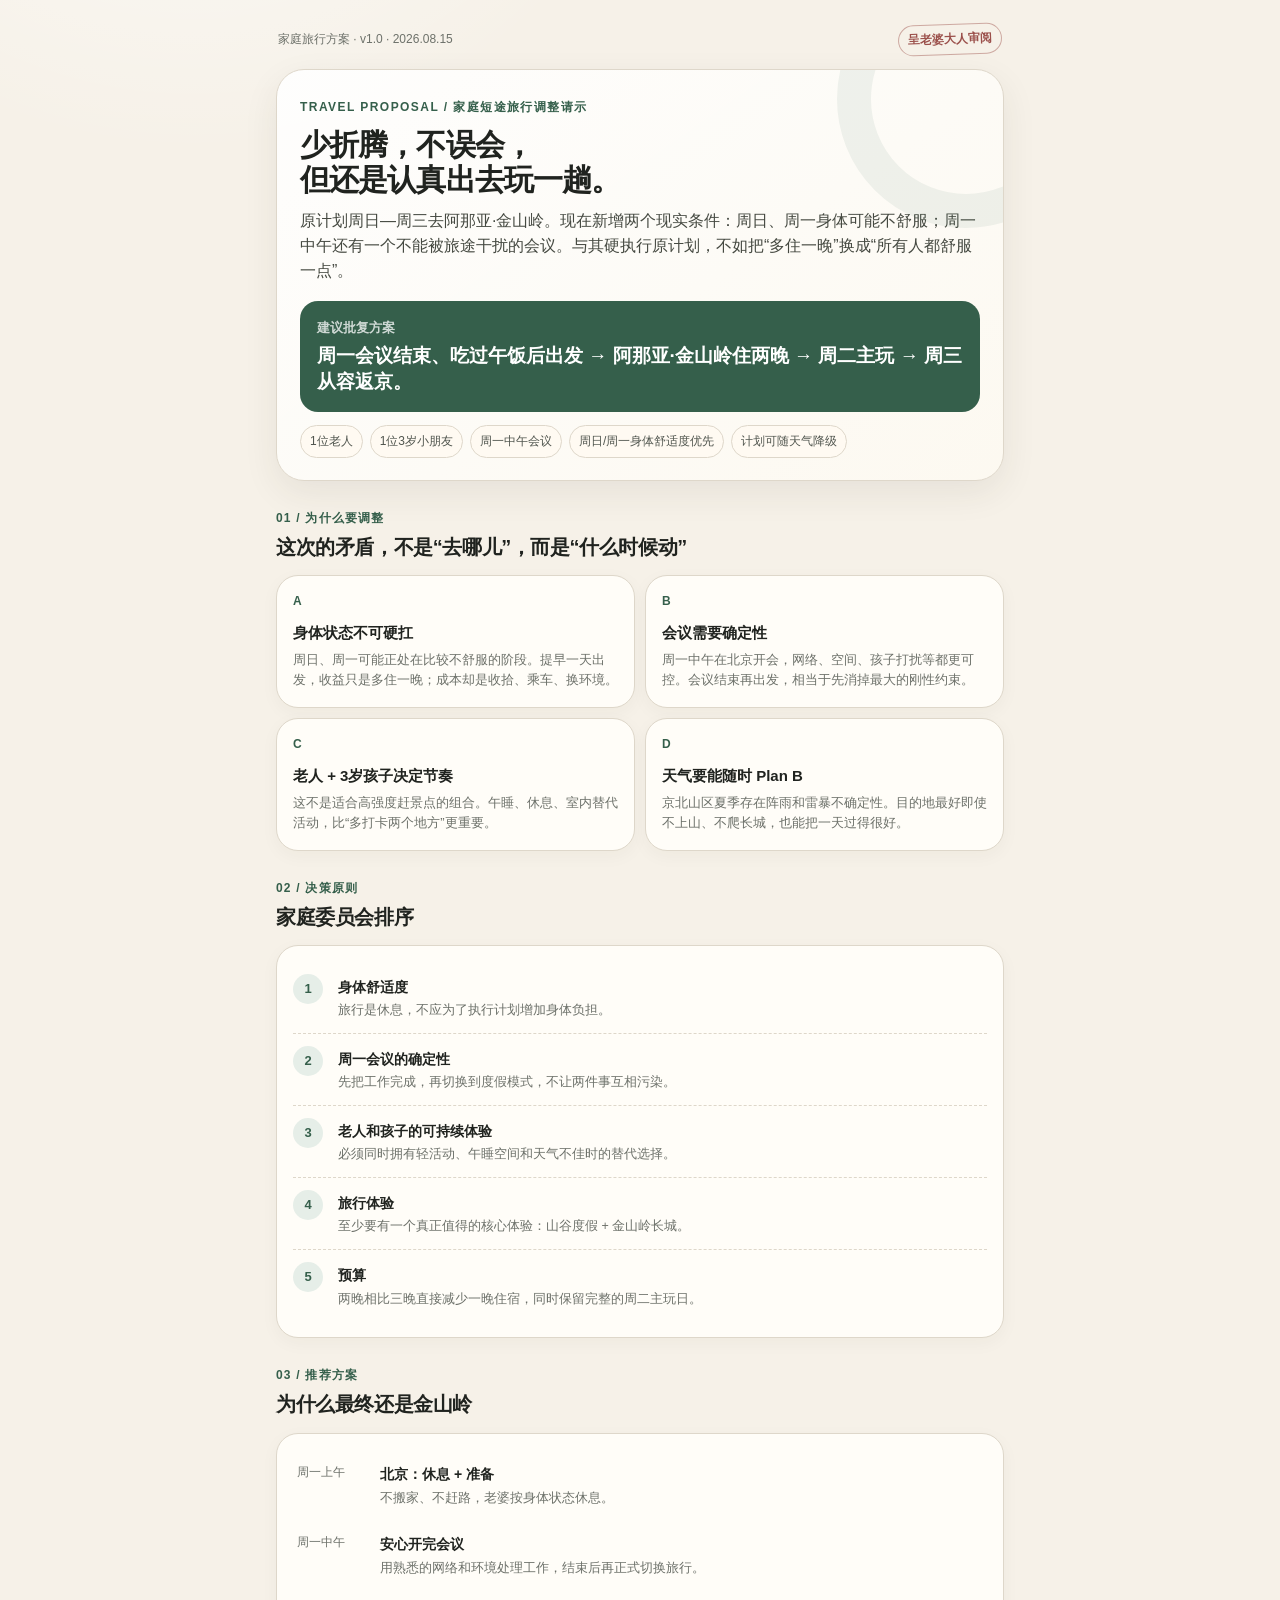
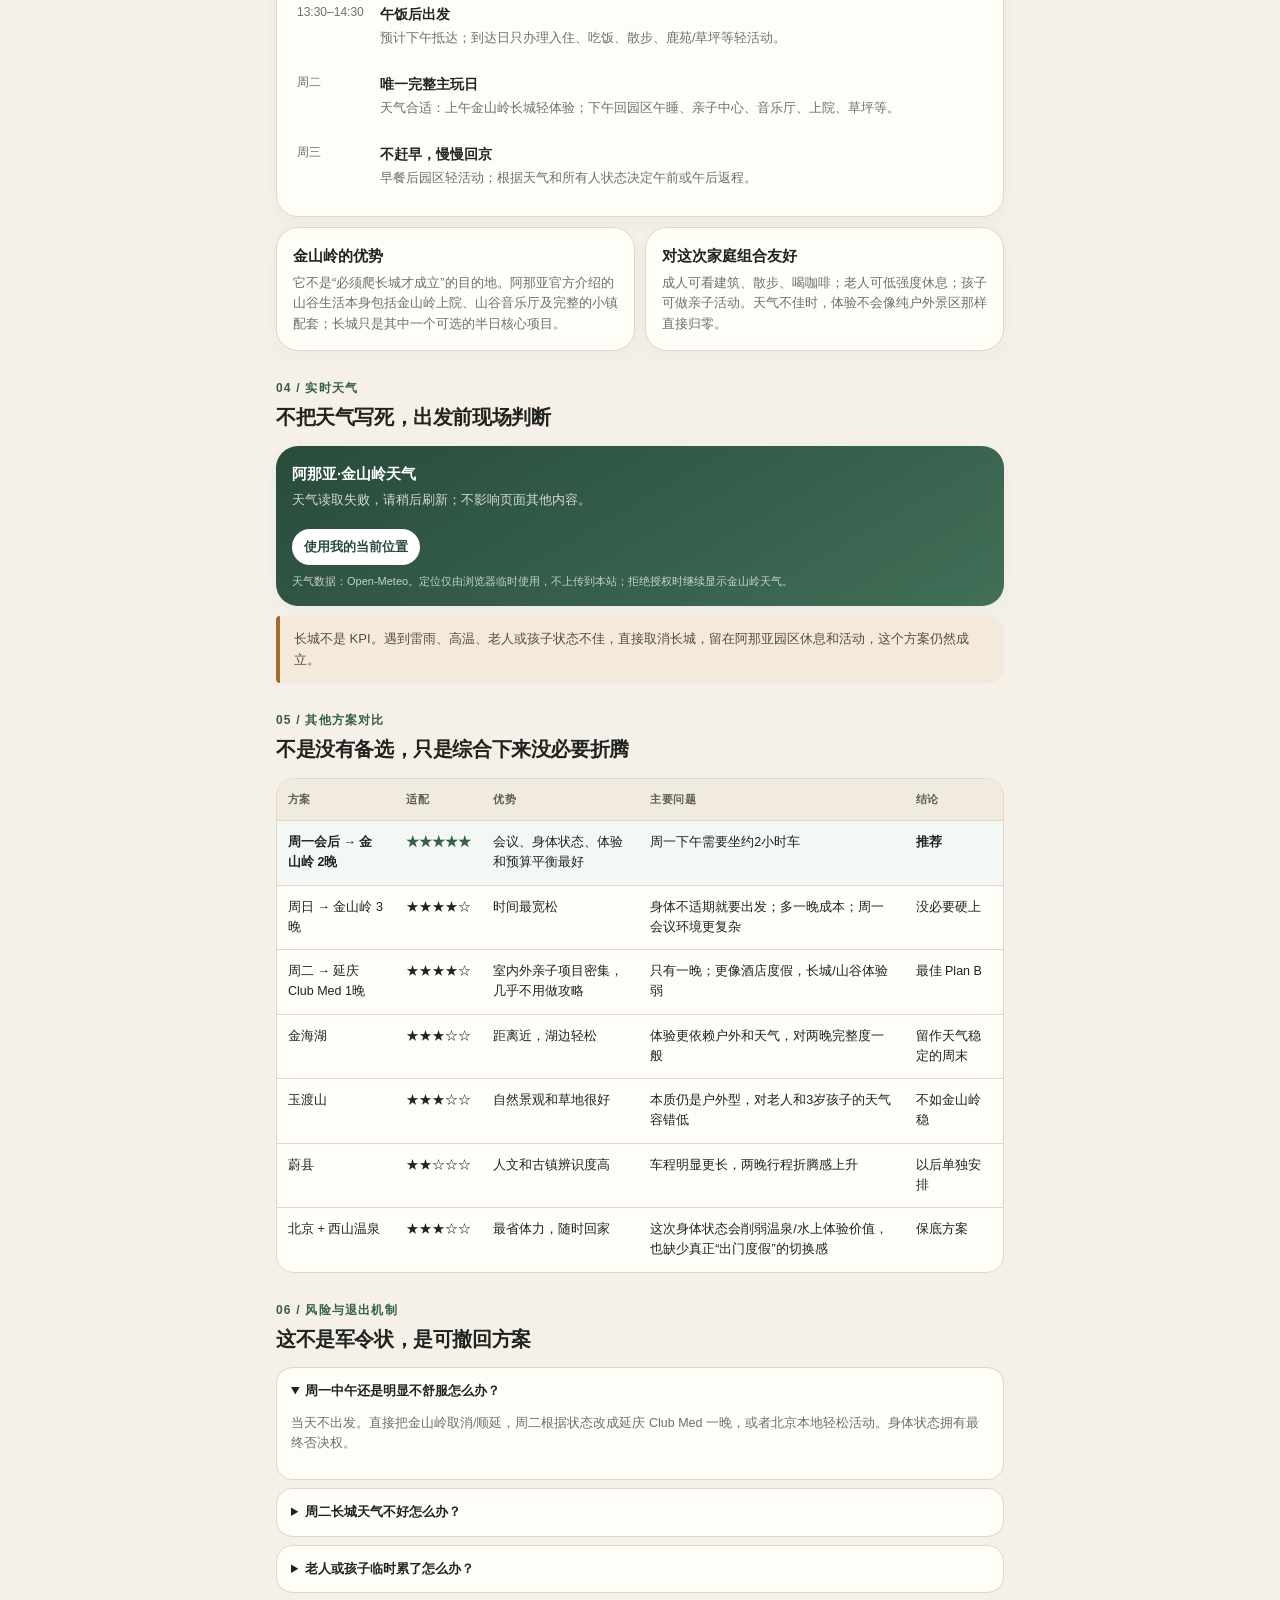
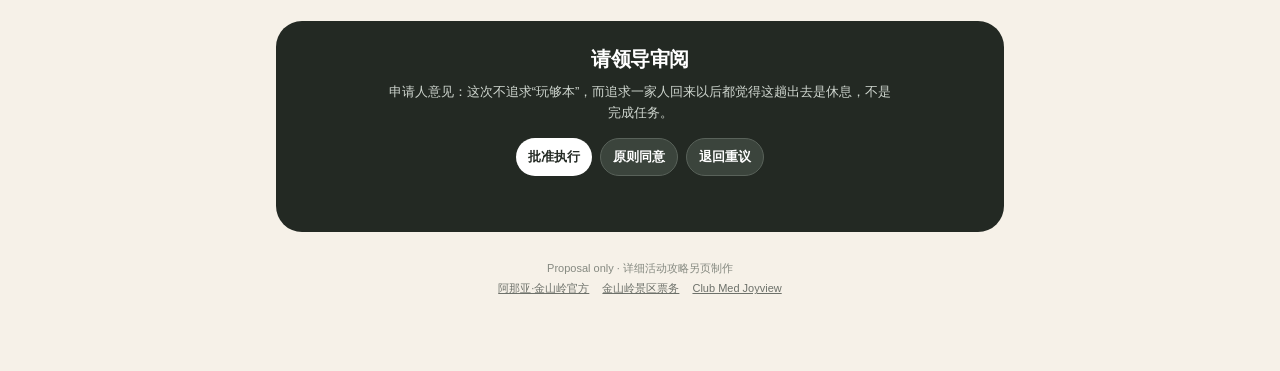
==== index.html @ cc52db01 "Add files via upload" ====
<!doctype html>
<html lang="zh-CN">
<head>
  <meta charset="utf-8" />
  <meta name="viewport" content="width=device-width, initial-scale=1, viewport-fit=cover" />
  <meta name="theme-color" content="#f6f1e8" />
  <meta name="description" content="金山岭家庭短途旅行调整方案——呈老婆大人审阅" />
  <title>金山岭家庭出行调整方案｜请领导审阅</title>
  <style>
    :root{
      --paper:#f6f1e8;
      --ink:#20231f;
      --muted:#6d716a;
      --line:#ded7ca;
      --card:#fffdf8;
      --green:#355f4b;
      --green-2:#e6eee8;
      --amber:#a66b2b;
      --amber-2:#f4eadb;
      --red:#9b504b;
      --shadow:0 12px 35px rgba(54,45,34,.08);
      --r:22px;
    }
    *{box-sizing:border-box}
    html{scroll-behavior:smooth}
    body{
      margin:0;
      background:
        radial-gradient(circle at 15% -10%, rgba(255,255,255,.9), transparent 32rem),
        var(--paper);
      color:var(--ink);
      font-family:-apple-system,BlinkMacSystemFont,"Segoe UI","PingFang SC","Hiragino Sans GB","Microsoft YaHei",sans-serif;
      line-height:1.58;
      -webkit-font-smoothing:antialiased;
    }
    a{color:inherit}
    .wrap{width:min(760px,100%);margin:auto;padding:18px 16px 70px}
    .topline{
      display:flex;justify-content:space-between;gap:10px;align-items:center;
      color:var(--muted);font-size:12px;padding:6px 2px 14px;
    }
    .stamp{
      border:1px solid rgba(155,80,75,.45); color:var(--red);
      padding:5px 9px;border-radius:999px;transform:rotate(-2deg);font-weight:700;
    }
    .hero{
      padding:28px 23px 22px;border:1px solid var(--line);border-radius:28px;
      background:linear-gradient(145deg,rgba(255,255,255,.9),rgba(255,252,244,.72));
      box-shadow:var(--shadow);position:relative;overflow:hidden;
    }
    .hero:after{
      content:"";position:absolute;width:190px;height:190px;border-radius:50%;
      right:-92px;top:-100px;border:34px solid rgba(53,95,75,.07);
    }
    .eyebrow{font-size:12px;letter-spacing:.12em;color:var(--green);font-weight:800;text-transform:uppercase}
    h1{font-size:30px;line-height:1.18;margin:10px 0 10px;letter-spacing:-.03em}
    .lead{font-size:16px;color:#454941;margin:0 0 18px}
    .decision{
      background:var(--green);color:white;border-radius:18px;padding:16px 17px;margin-top:14px;
    }
    .decision small{display:block;opacity:.76;margin-bottom:4px;font-weight:650}
    .decision strong{font-size:19px;line-height:1.4}
    .chips{display:flex;flex-wrap:wrap;gap:7px;margin-top:13px}
    .chip{font-size:12px;border:1px solid var(--line);border-radius:999px;padding:6px 9px;background:#fffaf2;color:#50554e}
    section{margin-top:28px}
    h2{font-size:20px;margin:0 0 12px;letter-spacing:-.02em}
    .section-kicker{font-size:12px;color:var(--green);font-weight:800;letter-spacing:.1em;margin-bottom:4px}
    .grid{display:grid;grid-template-columns:repeat(2,1fr);gap:10px}
    .card{background:var(--card);border:1px solid var(--line);border-radius:var(--r);padding:16px;box-shadow:0 5px 18px rgba(54,45,34,.04)}
    .card h3{font-size:15px;margin:0 0 5px}
    .card p{font-size:13px;color:var(--muted);margin:0}
    .num{font-size:12px;color:var(--green);font-weight:800;margin-bottom:10px}
    .priority{
      display:grid;grid-template-columns:34px 1fr;gap:11px;align-items:flex-start;
      padding:12px 0;border-bottom:1px dashed var(--line);
    }
    .priority:last-child{border:0}
    .priority .rank{
      width:30px;height:30px;border-radius:50%;display:grid;place-items:center;
      background:var(--green-2);color:var(--green);font-weight:850;font-size:13px;
    }
    .priority b{font-size:14px}
    .priority span{display:block;color:var(--muted);font-size:12.5px;margin-top:2px}
    .timeline{position:relative;margin-left:4px}
    .step{display:grid;grid-template-columns:72px 1fr;gap:11px;padding:11px 0}
    .time{font-size:12px;color:var(--muted);padding-top:2px}
    .step b{font-size:14px}
    .step p{font-size:12.5px;color:var(--muted);margin:3px 0 0}
    .table-wrap{overflow-x:auto;border-radius:18px;border:1px solid var(--line);background:var(--card)}
    table{border-collapse:collapse;width:100%;min-width:650px;font-size:12.5px}
    th,td{text-align:left;padding:12px 11px;border-bottom:1px solid var(--line);vertical-align:top}
    th{background:#f0eadf;color:#5a5d57;font-size:11px;letter-spacing:.04em}
    tr:last-child td{border-bottom:0}
    .best{background:#f3f8f4}
    .score{font-weight:850;color:var(--green)}
    .weather{
      background:linear-gradient(150deg,#294b3c,#416f58);color:white;border:0;
    }
    .weather h3,.weather p{color:white}
    .weather p{opacity:.78}
    .weather-row{display:flex;gap:9px;overflow:auto;padding:4px 0 2px}
    .day{
      flex:0 0 112px;background:rgba(255,255,255,.11);border:1px solid rgba(255,255,255,.17);
      border-radius:16px;padding:11px;
    }
    .day b{display:block;font-size:13px;margin-bottom:4px}
    .day .temp{font-size:19px;font-weight:800}
    button{
      appearance:none;border:0;border-radius:999px;padding:9px 12px;font-weight:750;
      font-family:inherit;cursor:pointer;
    }
    .weather button{background:#fff;color:#294b3c;margin-top:12px}
    .tiny{font-size:11px;opacity:.72;margin-top:8px}
    .callout{
      border-left:4px solid var(--amber);background:var(--amber-2);
      border-radius:4px 16px 16px 4px;padding:13px 14px;font-size:13px;color:#5f4a33;
    }
    .approve{
      text-align:center;background:#232923;color:white;border-radius:26px;padding:23px 16px;
    }
    .approve h2{margin-bottom:6px}
    .approve p{color:#cfd6cf;font-size:13px;margin:0 auto 15px;max-width:510px}
    .approval-buttons{display:flex;flex-wrap:wrap;justify-content:center;gap:8px}
    .approval-buttons button{background:white;color:#252b25}
    .approval-buttons button.secondary{background:#3b443c;color:white;border:1px solid #59625a}
    #approvalResult{font-size:13px;margin-top:13px;min-height:20px;color:#e8eee8}
    details{
      background:var(--card);border:1px solid var(--line);border-radius:16px;padding:13px 14px;margin:8px 0;
    }
    summary{cursor:pointer;font-weight:750;font-size:13px}
    details p{font-size:12.5px;color:var(--muted)}
    footer{margin-top:28px;color:#858980;font-size:11px;text-align:center}
    .source-links a{display:inline-block;margin:3px 5px;color:#6d716a}
    @media(max-width:560px){
      .wrap{padding:12px 12px 52px}
      .hero{padding:23px 18px 18px;border-radius:23px}
      h1{font-size:27px}
      .lead{font-size:15px}
      .grid{grid-template-columns:1fr}
      .topline{padding-top:3px}
    }
  </style>
</head>
<body>
<main class="wrap">
  <div class="topline">
    <span>家庭旅行方案 · v1.0 · 2026.08.15</span>
    <span class="stamp">呈老婆大人审阅</span>
  </div>

  <header class="hero">
    <div class="eyebrow">Travel Proposal / 家庭短途旅行调整请示</div>
    <h1>少折腾，不误会，<br>但还是认真出去玩一趟。</h1>
    <p class="lead">原计划周日—周三去阿那亚·金山岭。现在新增两个现实条件：周日、周一身体可能不舒服；周一中午还有一个不能被旅途干扰的会议。与其硬执行原计划，不如把“多住一晚”换成“所有人都舒服一点”。</p>
    <div class="decision">
      <small>建议批复方案</small>
      <strong>周一会议结束、吃过午饭后出发 → 阿那亚·金山岭住两晚 → 周二主玩 → 周三从容返京。</strong>
    </div>
    <div class="chips">
      <span class="chip">1位老人</span><span class="chip">1位3岁小朋友</span>
      <span class="chip">周一中午会议</span><span class="chip">周日/周一身体舒适度优先</span>
      <span class="chip">计划可随天气降级</span>
    </div>
  </header>

  <section>
    <div class="section-kicker">01 / 为什么要调整</div>
    <h2>这次的矛盾，不是“去哪儿”，而是“什么时候动”</h2>
    <div class="grid">
      <div class="card"><div class="num">A</div><h3>身体状态不可硬扛</h3><p>周日、周一可能正处在比较不舒服的阶段。提早一天出发，收益只是多住一晚；成本却是收拾、乘车、换环境。</p></div>
      <div class="card"><div class="num">B</div><h3>会议需要确定性</h3><p>周一中午在北京开会，网络、空间、孩子打扰等都更可控。会议结束再出发，相当于先消掉最大的刚性约束。</p></div>
      <div class="card"><div class="num">C</div><h3>老人 + 3岁孩子决定节奏</h3><p>这不是适合高强度赶景点的组合。午睡、休息、室内替代活动，比“多打卡两个地方”更重要。</p></div>
      <div class="card"><div class="num">D</div><h3>天气要能随时 Plan B</h3><p>京北山区夏季存在阵雨和雷暴不确定性。目的地最好即使不上山、不爬长城，也能把一天过得很好。</p></div>
    </div>
  </section>

  <section>
    <div class="section-kicker">02 / 决策原则</div>
    <h2>家庭委员会排序</h2>
    <div class="card">
      <div class="priority"><div class="rank">1</div><div><b>身体舒适度</b><span>旅行是休息，不应为了执行计划增加身体负担。</span></div></div>
      <div class="priority"><div class="rank">2</div><div><b>周一会议的确定性</b><span>先把工作完成，再切换到度假模式，不让两件事互相污染。</span></div></div>
      <div class="priority"><div class="rank">3</div><div><b>老人和孩子的可持续体验</b><span>必须同时拥有轻活动、午睡空间和天气不佳时的替代选择。</span></div></div>
      <div class="priority"><div class="rank">4</div><div><b>旅行体验</b><span>至少要有一个真正值得的核心体验：山谷度假 + 金山岭长城。</span></div></div>
      <div class="priority"><div class="rank">5</div><div><b>预算</b><span>两晚相比三晚直接减少一晚住宿，同时保留完整的周二主玩日。</span></div></div>
    </div>
  </section>

  <section>
    <div class="section-kicker">03 / 推荐方案</div>
    <h2>为什么最终还是金山岭</h2>
    <div class="card">
      <div class="timeline">
        <div class="step"><div class="time">周一上午</div><div><b>北京：休息 + 准备</b><p>不搬家、不赶路，老婆按身体状态休息。</p></div></div>
        <div class="step"><div class="time">周一中午</div><div><b>安心开完会议</b><p>用熟悉的网络和环境处理工作，结束后再正式切换旅行。</p></div></div>
        <div class="step"><div class="time">13:30–14:30</div><div><b>午饭后出发</b><p>预计下午抵达；到达日只办理入住、吃饭、散步、鹿苑/草坪等轻活动。</p></div></div>
        <div class="step"><div class="time">周二</div><div><b>唯一完整主玩日</b><p>天气合适：上午金山岭长城轻体验；下午回园区午睡、亲子中心、音乐厅、上院、草坪等。</p></div></div>
        <div class="step"><div class="time">周三</div><div><b>不赶早，慢慢回京</b><p>早餐后园区轻活动；根据天气和所有人状态决定午前或午后返程。</p></div></div>
      </div>
    </div>

    <div class="grid" style="margin-top:10px">
      <div class="card"><h3>金山岭的优势</h3><p>它不是“必须爬长城才成立”的目的地。阿那亚官方介绍的山谷生活本身包括金山岭上院、山谷音乐厅及完整的小镇配套；长城只是其中一个可选的半日核心项目。</p></div>
      <div class="card"><h3>对这次家庭组合友好</h3><p>成人可看建筑、散步、喝咖啡；老人可低强度休息；孩子可做亲子活动。天气不佳时，体验不会像纯户外景区那样直接归零。</p></div>
    </div>
  </section>

  <section>
    <div class="section-kicker">04 / 实时天气</div>
    <h2>不把天气写死，出发前现场判断</h2>
    <div class="card weather">
      <h3 id="weatherTitle">阿那亚·金山岭天气</h3>
      <p id="weatherStatus">正在读取实时天气…</p>
      <div class="weather-row" id="forecast"></div>
      <button onclick="useMyLocation()">使用我的当前位置</button>
      <div class="tiny">天气数据：Open-Meteo。定位仅由浏览器临时使用，不上传到本站；拒绝授权时继续显示金山岭天气。</div>
    </div>
    <div class="callout" style="margin-top:10px">长城不是 KPI。遇到雷雨、高温、老人或孩子状态不佳，直接取消长城，留在阿那亚园区休息和活动，这个方案仍然成立。</div>
  </section>

  <section>
    <div class="section-kicker">05 / 其他方案对比</div>
    <h2>不是没有备选，只是综合下来没必要折腾</h2>
    <div class="table-wrap">
      <table>
        <thead><tr><th>方案</th><th>适配</th><th>优势</th><th>主要问题</th><th>结论</th></tr></thead>
        <tbody>
          <tr class="best"><td><b>周一会后 → 金山岭 2晚</b></td><td class="score">★★★★★</td><td>会议、身体状态、体验和预算平衡最好</td><td>周一下午需要坐约2小时车</td><td><b>推荐</b></td></tr>
          <tr><td>周日 → 金山岭 3晚</td><td>★★★★☆</td><td>时间最宽松</td><td>身体不适期就要出发；多一晚成本；周一会议环境更复杂</td><td>没必要硬上</td></tr>
          <tr><td>周二 → 延庆 Club Med 1晚</td><td>★★★★☆</td><td>室内外亲子项目密集，几乎不用做攻略</td><td>只有一晚；更像酒店度假，长城/山谷体验弱</td><td>最佳 Plan B</td></tr>
          <tr><td>金海湖</td><td>★★★☆☆</td><td>距离近，湖边轻松</td><td>体验更依赖户外和天气，对两晚完整度一般</td><td>留作天气稳定的周末</td></tr>
          <tr><td>玉渡山</td><td>★★★☆☆</td><td>自然景观和草地很好</td><td>本质仍是户外型，对老人和3岁孩子的天气容错低</td><td>不如金山岭稳</td></tr>
          <tr><td>蔚县</td><td>★★☆☆☆</td><td>人文和古镇辨识度高</td><td>车程明显更长，两晚行程折腾感上升</td><td>以后单独安排</td></tr>
          <tr><td>北京 + 西山温泉</td><td>★★★☆☆</td><td>最省体力，随时回家</td><td>这次身体状态会削弱温泉/水上体验价值，也缺少真正“出门度假”的切换感</td><td>保底方案</td></tr>
        </tbody>
      </table>
    </div>
  </section>

  <section>
    <div class="section-kicker">06 / 风险与退出机制</div>
    <h2>这不是军令状，是可撤回方案</h2>
    <details open>
      <summary>周一中午还是明显不舒服怎么办？</summary>
      <p>当天不出发。直接把金山岭取消/顺延，周二根据状态改成延庆 Club Med 一晚，或者北京本地轻松活动。身体状态拥有最终否决权。</p>
    </details>
    <details>
      <summary>周二长城天气不好怎么办？</summary>
      <p>不爬。阿那亚园区继续：亲子活动、山谷音乐厅、金山岭上院、书店、咖啡、草坪和休息。核心原则是不为了“来都来了”增加风险。</p>
    </details>
    <details>
      <summary>老人或孩子临时累了怎么办？</summary>
      <p>立即拆分活动：一部分人回房休息，一部分人在园区轻活动。周二不设必须全部完成的项目数量。</p>
    </details>
  </section>

  <section class="approve">
    <h2>请领导审阅</h2>
    <p>申请人意见：这次不追求“玩够本”，而追求一家人回来以后都觉得这趟出去是休息，不是完成任务。</p>
    <div class="approval-buttons">
      <button onclick="approve('批准。按周一会后出发方案执行。')">批准执行</button>
      <button class="secondary" onclick="approve('原则同意，周一看身体状态再最终决定。')">原则同意</button>
      <button class="secondary" onclick="approve('退回重议：请申请人继续优化方案。')">退回重议</button>
    </div>
    <div id="approvalResult"></div>
  </section>

  <footer>
    <div>Proposal only · 详细活动攻略另页制作</div>
    <div class="source-links">
      <a href="https://aranya.cc/wen-lu-du-jia/jin-shan-ling.html" target="_blank" rel="noreferrer">阿那亚·金山岭官方</a>
      <a href="https://www.tixclubs.com/ticket.aspx?nav=1&scid=5" target="_blank" rel="noreferrer">金山岭景区票务</a>
      <a href="https://www.clubmed.com.tw/l/clubmedjoyviewconcept" target="_blank" rel="noreferrer">Club Med Joyview</a>
    </div>
  </footer>
</main>

<script>
const DEST = {name:"阿那亚·金山岭", lat:40.690811, lon:117.428039};

function weatherText(code){
  if(code===0) return "晴";
  if([1,2].includes(code)) return "晴间多云";
  if(code===3) return "阴/多云";
  if([45,48].includes(code)) return "有雾";
  if([51,53,55,56,57].includes(code)) return "毛毛雨";
  if([61,63,65,66,67,80,81,82].includes(code)) return "有雨";
  if([71,73,75,77,85,86].includes(code)) return "有雪";
  if([95,96,99].includes(code)) return "雷暴";
  return "天气变化";
}
function weekday(s){
  return ["周日","周一","周二","周三","周四","周五","周六"][new Date(s+"T12:00:00").getDay()];
}
async function loadWeather(lat,lon,name){
  const title=document.getElementById("weatherTitle");
  const status=document.getElementById("weatherStatus");
  const forecast=document.getElementById("forecast");
  title.textContent=name+"天气";
  status.textContent="正在读取实时天气…";
  forecast.innerHTML="";
  try{
    const qs = new URLSearchParams({
      latitude:lat, longitude:lon,
      current:"temperature_2m,apparent_temperature,weather_code,wind_speed_10m",
      daily:"weather_code,temperature_2m_max,temperature_2m_min,precipitation_probability_max",
      timezone:"Asia/Shanghai",
      forecast_days:7
    });
    const res=await fetch("https://api.open-meteo.com/v1/forecast?"+qs.toString());
    if(!res.ok) throw new Error("weather");
    const d=await res.json();
    status.textContent=`现在 ${Math.round(d.current.temperature_2m)}°C · 体感 ${Math.round(d.current.apparent_temperature)}°C · ${weatherText(d.current.weather_code)} · 风速 ${Math.round(d.current.wind_speed_10m)} km/h`;
    const targetDates=["2026-08-17","2026-08-18","2026-08-19"];
    let indices=targetDates.map(x=>d.daily.time.indexOf(x)).filter(x=>x>=0);
    if(indices.length===0) indices=[0,1,2].filter(i=>i<d.daily.time.length);
    forecast.innerHTML=indices.map(i=>`
      <div class="day">
        <b>${d.daily.time[i].slice(5).replace("-","/")} ${weekday(d.daily.time[i])}</b>
        <div>${weatherText(d.daily.weather_code[i])}</div>
        <div class="temp">${Math.round(d.daily.temperature_2m_max[i])}° / ${Math.round(d.daily.temperature_2m_min[i])}°</div>
        <div style="font-size:11px;opacity:.78">降水概率 ${d.daily.precipitation_probability_max[i] ?? "--"}%</div>
      </div>`).join("");
  }catch(e){
    status.textContent="天气读取失败，请稍后刷新；不影响页面其他内容。";
  }
}
function useMyLocation(){
  const status=document.getElementById("weatherStatus");
  if(!navigator.geolocation){
    status.textContent="当前浏览器不支持定位，继续显示金山岭天气。";
    return;
  }
  status.textContent="正在请求手机定位权限…";
  navigator.geolocation.getCurrentPosition(
    p=>loadWeather(p.coords.latitude,p.coords.longitude,"我的位置"),
    ()=>{ status.textContent="未取得定位权限，继续显示金山岭天气。"; setTimeout(()=>loadWeather(DEST.lat,DEST.lon,DEST.name),1200); },
    {enableHighAccuracy:false,timeout:8000,maximumAge:300000}
  );
}
function approve(msg){
  document.getElementById("approvalResult").textContent="批复意见：" + msg;
}
loadWeather(DEST.lat,DEST.lon,DEST.name);
</script>
</body>
</html>
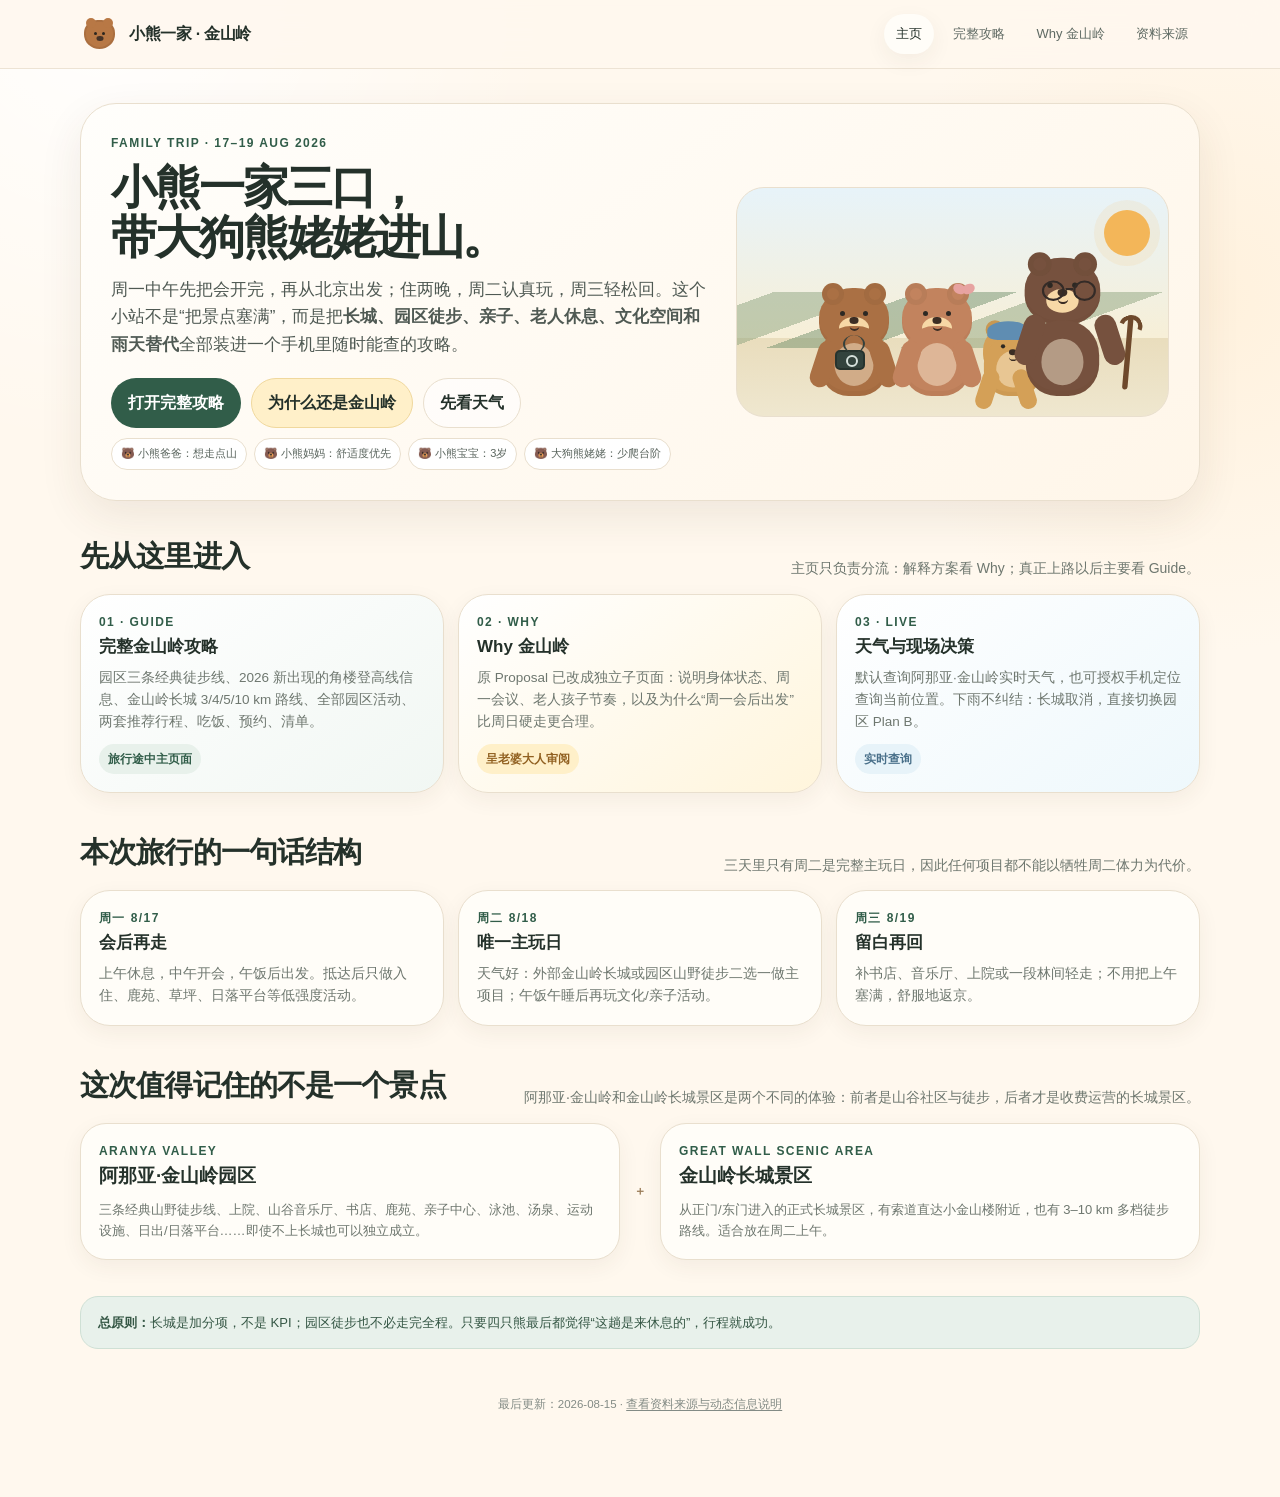
==== commit 2cda7788: "Add files via upload" ====
--- a/index.html
+++ b/index.html
@@ -1,347 +1,56 @@
 <!doctype html>
 <html lang="zh-CN">
 <head>
-  <meta charset="utf-8" />
-  <meta name="viewport" content="width=device-width, initial-scale=1, viewport-fit=cover" />
-  <meta name="theme-color" content="#f6f1e8" />
-  <meta name="description" content="金山岭家庭短途旅行调整方案——呈老婆大人审阅" />
-  <title>金山岭家庭出行调整方案｜请领导审阅</title>
-  <style>
-    :root{
-      --paper:#f6f1e8;
-      --ink:#20231f;
-      --muted:#6d716a;
-      --line:#ded7ca;
-      --card:#fffdf8;
-      --green:#355f4b;
-      --green-2:#e6eee8;
-      --amber:#a66b2b;
-      --amber-2:#f4eadb;
-      --red:#9b504b;
-      --shadow:0 12px 35px rgba(54,45,34,.08);
-      --r:22px;
-    }
-    *{box-sizing:border-box}
-    html{scroll-behavior:smooth}
-    body{
-      margin:0;
-      background:
-        radial-gradient(circle at 15% -10%, rgba(255,255,255,.9), transparent 32rem),
-        var(--paper);
-      color:var(--ink);
-      font-family:-apple-system,BlinkMacSystemFont,"Segoe UI","PingFang SC","Hiragino Sans GB","Microsoft YaHei",sans-serif;
-      line-height:1.58;
-      -webkit-font-smoothing:antialiased;
-    }
-    a{color:inherit}
-    .wrap{width:min(760px,100%);margin:auto;padding:18px 16px 70px}
-    .topline{
-      display:flex;justify-content:space-between;gap:10px;align-items:center;
-      color:var(--muted);font-size:12px;padding:6px 2px 14px;
-    }
-    .stamp{
-      border:1px solid rgba(155,80,75,.45); color:var(--red);
-      padding:5px 9px;border-radius:999px;transform:rotate(-2deg);font-weight:700;
-    }
-    .hero{
-      padding:28px 23px 22px;border:1px solid var(--line);border-radius:28px;
-      background:linear-gradient(145deg,rgba(255,255,255,.9),rgba(255,252,244,.72));
-      box-shadow:var(--shadow);position:relative;overflow:hidden;
-    }
-    .hero:after{
-      content:"";position:absolute;width:190px;height:190px;border-radius:50%;
-      right:-92px;top:-100px;border:34px solid rgba(53,95,75,.07);
-    }
-    .eyebrow{font-size:12px;letter-spacing:.12em;color:var(--green);font-weight:800;text-transform:uppercase}
-    h1{font-size:30px;line-height:1.18;margin:10px 0 10px;letter-spacing:-.03em}
-    .lead{font-size:16px;color:#454941;margin:0 0 18px}
-    .decision{
-      background:var(--green);color:white;border-radius:18px;padding:16px 17px;margin-top:14px;
-    }
-    .decision small{display:block;opacity:.76;margin-bottom:4px;font-weight:650}
-    .decision strong{font-size:19px;line-height:1.4}
-    .chips{display:flex;flex-wrap:wrap;gap:7px;margin-top:13px}
-    .chip{font-size:12px;border:1px solid var(--line);border-radius:999px;padding:6px 9px;background:#fffaf2;color:#50554e}
-    section{margin-top:28px}
-    h2{font-size:20px;margin:0 0 12px;letter-spacing:-.02em}
-    .section-kicker{font-size:12px;color:var(--green);font-weight:800;letter-spacing:.1em;margin-bottom:4px}
-    .grid{display:grid;grid-template-columns:repeat(2,1fr);gap:10px}
-    .card{background:var(--card);border:1px solid var(--line);border-radius:var(--r);padding:16px;box-shadow:0 5px 18px rgba(54,45,34,.04)}
-    .card h3{font-size:15px;margin:0 0 5px}
-    .card p{font-size:13px;color:var(--muted);margin:0}
-    .num{font-size:12px;color:var(--green);font-weight:800;margin-bottom:10px}
-    .priority{
-      display:grid;grid-template-columns:34px 1fr;gap:11px;align-items:flex-start;
-      padding:12px 0;border-bottom:1px dashed var(--line);
-    }
-    .priority:last-child{border:0}
-    .priority .rank{
-      width:30px;height:30px;border-radius:50%;display:grid;place-items:center;
-      background:var(--green-2);color:var(--green);font-weight:850;font-size:13px;
-    }
-    .priority b{font-size:14px}
-    .priority span{display:block;color:var(--muted);font-size:12.5px;margin-top:2px}
-    .timeline{position:relative;margin-left:4px}
-    .step{display:grid;grid-template-columns:72px 1fr;gap:11px;padding:11px 0}
-    .time{font-size:12px;color:var(--muted);padding-top:2px}
-    .step b{font-size:14px}
-    .step p{font-size:12.5px;color:var(--muted);margin:3px 0 0}
-    .table-wrap{overflow-x:auto;border-radius:18px;border:1px solid var(--line);background:var(--card)}
-    table{border-collapse:collapse;width:100%;min-width:650px;font-size:12.5px}
-    th,td{text-align:left;padding:12px 11px;border-bottom:1px solid var(--line);vertical-align:top}
-    th{background:#f0eadf;color:#5a5d57;font-size:11px;letter-spacing:.04em}
-    tr:last-child td{border-bottom:0}
-    .best{background:#f3f8f4}
-    .score{font-weight:850;color:var(--green)}
-    .weather{
-      background:linear-gradient(150deg,#294b3c,#416f58);color:white;border:0;
-    }
-    .weather h3,.weather p{color:white}
-    .weather p{opacity:.78}
-    .weather-row{display:flex;gap:9px;overflow:auto;padding:4px 0 2px}
-    .day{
-      flex:0 0 112px;background:rgba(255,255,255,.11);border:1px solid rgba(255,255,255,.17);
-      border-radius:16px;padding:11px;
-    }
-    .day b{display:block;font-size:13px;margin-bottom:4px}
-    .day .temp{font-size:19px;font-weight:800}
-    button{
-      appearance:none;border:0;border-radius:999px;padding:9px 12px;font-weight:750;
-      font-family:inherit;cursor:pointer;
-    }
-    .weather button{background:#fff;color:#294b3c;margin-top:12px}
-    .tiny{font-size:11px;opacity:.72;margin-top:8px}
-    .callout{
-      border-left:4px solid var(--amber);background:var(--amber-2);
-      border-radius:4px 16px 16px 4px;padding:13px 14px;font-size:13px;color:#5f4a33;
-    }
-    .approve{
-      text-align:center;background:#232923;color:white;border-radius:26px;padding:23px 16px;
-    }
-    .approve h2{margin-bottom:6px}
-    .approve p{color:#cfd6cf;font-size:13px;margin:0 auto 15px;max-width:510px}
-    .approval-buttons{display:flex;flex-wrap:wrap;justify-content:center;gap:8px}
-    .approval-buttons button{background:white;color:#252b25}
-    .approval-buttons button.secondary{background:#3b443c;color:white;border:1px solid #59625a}
-    #approvalResult{font-size:13px;margin-top:13px;min-height:20px;color:#e8eee8}
-    details{
-      background:var(--card);border:1px solid var(--line);border-radius:16px;padding:13px 14px;margin:8px 0;
-    }
-    summary{cursor:pointer;font-weight:750;font-size:13px}
-    details p{font-size:12.5px;color:var(--muted)}
-    footer{margin-top:28px;color:#858980;font-size:11px;text-align:center}
-    .source-links a{display:inline-block;margin:3px 5px;color:#6d716a}
-    @media(max-width:560px){
-      .wrap{padding:12px 12px 52px}
-      .hero{padding:23px 18px 18px;border-radius:23px}
-      h1{font-size:27px}
-      .lead{font-size:15px}
-      .grid{grid-template-columns:1fr}
-      .topline{padding-top:3px}
-    }
-  </style>
+  <meta charset="utf-8"><meta name="viewport" content="width=device-width, initial-scale=1, viewport-fit=cover">
+  <meta name="theme-color" content="#fff8ee"><meta name="description" content="金山岭家庭旅行主页：小熊一家三口和大狗熊姥姥的两晚三天山谷旅行。">
+  <title>小熊一家去金山岭｜家庭旅行主页</title>
+  <link rel="stylesheet" href="assets/style.css"><script defer src="assets/app.js"></script>
 </head>
 <body>
+<header class="topbar"><div class="wrap inner">
+  <a class="brand" href="index.html"><span class="brand-mark"><span class="head"><i class="eye e1"></i><i class="eye e2"></i><i class="nose"></i></span></span><span>小熊一家 · 金山岭</span></a>
+  <nav class="nav"><a class="active" href="index.html">主页</a><a href="guide.html">完整攻略</a><a href="why.html">Why 金山岭</a><a href="sources.html">资料来源</a></nav>
+</div></header>
+
 <main class="wrap">
-  <div class="topline">
-    <span>家庭旅行方案 · v1.0 · 2026.08.15</span>
-    <span class="stamp">呈老婆大人审阅</span>
+<section class="hero"><div class="hero-card"><div class="hero-grid">
+  <div><div class="kicker">Family Trip · 17–19 Aug 2026</div><h1>小熊一家三口，<br>带大狗熊姥姥进山。</h1>
+    <p class="lead">周一中午先把会开完，再从北京出发；住两晚，周二认真玩，周三轻松回。这个小站不是“把景点塞满”，而是把<strong>长城、园区徒步、亲子、老人休息、文化空间和雨天替代</strong>全部装进一个手机里随时能查的攻略。</p>
+    <div class="hero-actions"><a class="btn primary" href="guide.html">打开完整攻略</a><a class="btn sun" href="why.html">为什么还是金山岭</a><a class="btn ghost" href="guide.html#weather">先看天气</a></div>
+    <div class="family-labels"><span class="family-label">🐻 小熊爸爸：想走点山</span><span class="family-label">🐻 小熊妈妈：舒适度优先</span><span class="family-label">🐻 小熊宝宝：3岁</span><span class="family-label">🐻 大狗熊姥姥：少爬台阶</span></div>
   </div>
+  <div class="family-stage" aria-label="小熊一家卡通插画"><div class="family">
+    <div class="bear dad"><div class="head"><i class="eye left"></i><i class="eye right"></i><i class="muzzle"></i><i class="nose"></i></div><div class="body"><i class="belly"></i></div><i class="arm left"></i><i class="arm right"></i><i class="camera"></i></div>
+    <div class="bear mom"><div class="head"><i class="eye left"></i><i class="eye right"></i><i class="muzzle"></i><i class="nose"></i></div><div class="body"><i class="belly"></i></div><i class="arm left"></i><i class="arm right"></i><i class="bow"></i></div>
+    <div class="bear baby"><div class="head"><i class="eye left"></i><i class="eye right"></i><i class="muzzle"></i><i class="nose"></i></div><div class="body"><i class="belly"></i></div><i class="arm left"></i><i class="arm right"></i><i class="cap"></i></div>
+    <div class="bear grandma"><div class="head"><i class="eye left"></i><i class="eye right"></i><i class="muzzle"></i><i class="nose"></i><i class="glasses"><i></i></i></div><div class="body"><i class="belly"></i></div><i class="arm left"></i><i class="arm right"></i><i class="stick"></i></div>
+  </div></div>
+</div></div></section>
 
-  <header class="hero">
-    <div class="eyebrow">Travel Proposal / 家庭短途旅行调整请示</div>
-    <h1>少折腾，不误会，<br>但还是认真出去玩一趟。</h1>
-    <p class="lead">原计划周日—周三去阿那亚·金山岭。现在新增两个现实条件：周日、周一身体可能不舒服；周一中午还有一个不能被旅途干扰的会议。与其硬执行原计划，不如把“多住一晚”换成“所有人都舒服一点”。</p>
-    <div class="decision">
-      <small>建议批复方案</small>
-      <strong>周一会议结束、吃过午饭后出发 → 阿那亚·金山岭住两晚 → 周二主玩 → 周三从容返京。</strong>
-    </div>
-    <div class="chips">
-      <span class="chip">1位老人</span><span class="chip">1位3岁小朋友</span>
-      <span class="chip">周一中午会议</span><span class="chip">周日/周一身体舒适度优先</span>
-      <span class="chip">计划可随天气降级</span>
-    </div>
-  </header>
+<section><div class="section-head"><h2>先从这里进入</h2><p>主页只负责分流：解释方案看 Why；真正上路以后主要看 Guide。</p></div>
+<div class="grid-3">
+  <a class="card soft-green" href="guide.html"><div class="kicker">01 · Guide</div><h3>完整金山岭攻略</h3><p>园区三条经典徒步线、2026 新出现的角楼登高线信息、金山岭长城 3/4/5/10 km 路线、全部园区活动、两套推荐行程、吃饭、预约、清单。</p><div class="tag-row"><span class="tag">旅行途中主页面</span></div></a>
+  <a class="card soft-sun" href="why.html"><div class="kicker">02 · Why</div><h3>Why 金山岭</h3><p>原 Proposal 已改成独立子页面：说明身体状态、周一会议、老人孩子节奏，以及为什么“周一会后出发”比周日硬走更合理。</p><div class="tag-row"><span class="badge sun">呈老婆大人审阅</span></div></a>
+  <a class="card soft-sky" href="guide.html#weather"><div class="kicker">03 · Live</div><h3>天气与现场决策</h3><p>默认查询阿那亚·金山岭实时天气，也可授权手机定位查询当前位置。下雨不纠结：长城取消，直接切换园区 Plan B。</p><div class="tag-row"><span class="badge sky">实时查询</span></div></a>
+</div></section>
 
-  <section>
-    <div class="section-kicker">01 / 为什么要调整</div>
-    <h2>这次的矛盾，不是“去哪儿”，而是“什么时候动”</h2>
-    <div class="grid">
-      <div class="card"><div class="num">A</div><h3>身体状态不可硬扛</h3><p>周日、周一可能正处在比较不舒服的阶段。提早一天出发，收益只是多住一晚；成本却是收拾、乘车、换环境。</p></div>
-      <div class="card"><div class="num">B</div><h3>会议需要确定性</h3><p>周一中午在北京开会，网络、空间、孩子打扰等都更可控。会议结束再出发，相当于先消掉最大的刚性约束。</p></div>
-      <div class="card"><div class="num">C</div><h3>老人 + 3岁孩子决定节奏</h3><p>这不是适合高强度赶景点的组合。午睡、休息、室内替代活动，比“多打卡两个地方”更重要。</p></div>
-      <div class="card"><div class="num">D</div><h3>天气要能随时 Plan B</h3><p>京北山区夏季存在阵雨和雷暴不确定性。目的地最好即使不上山、不爬长城，也能把一天过得很好。</p></div>
-    </div>
-  </section>
+<section><div class="section-head"><h2>本次旅行的一句话结构</h2><p>三天里只有周二是完整主玩日，因此任何项目都不能以牺牲周二体力为代价。</p></div>
+<div class="grid-3">
+  <div class="card"><div class="kicker">周一 8/17</div><h3>会后再走</h3><p>上午休息，中午开会，午饭后出发。抵达后只做入住、鹿苑、草坪、日落平台等低强度活动。</p></div>
+  <div class="card"><div class="kicker">周二 8/18</div><h3>唯一主玩日</h3><p>天气好：外部金山岭长城或园区山野徒步二选一做主项目；午饭午睡后再玩文化/亲子活动。</p></div>
+  <div class="card"><div class="kicker">周三 8/19</div><h3>留白再回</h3><p>补书店、音乐厅、上院或一段林间轻走；不用把上午塞满，舒服地返京。</p></div>
+</div></section>
 
-  <section>
-    <div class="section-kicker">02 / 决策原则</div>
-    <h2>家庭委员会排序</h2>
-    <div class="card">
-      <div class="priority"><div class="rank">1</div><div><b>身体舒适度</b><span>旅行是休息，不应为了执行计划增加身体负担。</span></div></div>
-      <div class="priority"><div class="rank">2</div><div><b>周一会议的确定性</b><span>先把工作完成，再切换到度假模式，不让两件事互相污染。</span></div></div>
-      <div class="priority"><div class="rank">3</div><div><b>老人和孩子的可持续体验</b><span>必须同时拥有轻活动、午睡空间和天气不佳时的替代选择。</span></div></div>
-      <div class="priority"><div class="rank">4</div><div><b>旅行体验</b><span>至少要有一个真正值得的核心体验：山谷度假 + 金山岭长城。</span></div></div>
-      <div class="priority"><div class="rank">5</div><div><b>预算</b><span>两晚相比三晚直接减少一晚住宿，同时保留完整的周二主玩日。</span></div></div>
-    </div>
-  </section>
+<section><div class="section-head"><h2>这次值得记住的不是一个景点</h2><p>阿那亚·金山岭和金山岭长城景区是两个不同的体验：前者是山谷社区与徒步，后者才是收费运营的长城景区。</p></div>
+<div class="dual-place">
+  <div class="place-card"><div class="kicker">Aranya Valley</div><h3>阿那亚·金山岭园区</h3><p>三条经典山野徒步线、上院、山谷音乐厅、书店、鹿苑、亲子中心、泳池、汤泉、运动设施、日出/日落平台……即使不上长城也可以独立成立。</p></div>
+  <div class="versus">＋</div>
+  <div class="place-card"><div class="kicker">Great Wall Scenic Area</div><h3>金山岭长城景区</h3><p>从正门/东门进入的正式长城景区，有索道直达小金山楼附近，也有 3–10 km 多档徒步路线。适合放在周二上午。</p></div>
+</div></section>
 
-  <section>
-    <div class="section-kicker">03 / 推荐方案</div>
-    <h2>为什么最终还是金山岭</h2>
-    <div class="card">
-      <div class="timeline">
-        <div class="step"><div class="time">周一上午</div><div><b>北京：休息 + 准备</b><p>不搬家、不赶路，老婆按身体状态休息。</p></div></div>
-        <div class="step"><div class="time">周一中午</div><div><b>安心开完会议</b><p>用熟悉的网络和环境处理工作，结束后再正式切换旅行。</p></div></div>
-        <div class="step"><div class="time">13:30–14:30</div><div><b>午饭后出发</b><p>预计下午抵达；到达日只办理入住、吃饭、散步、鹿苑/草坪等轻活动。</p></div></div>
-        <div class="step"><div class="time">周二</div><div><b>唯一完整主玩日</b><p>天气合适：上午金山岭长城轻体验；下午回园区午睡、亲子中心、音乐厅、上院、草坪等。</p></div></div>
-        <div class="step"><div class="time">周三</div><div><b>不赶早，慢慢回京</b><p>早餐后园区轻活动；根据天气和所有人状态决定午前或午后返程。</p></div></div>
-      </div>
-    </div>
+<section><div class="banner green"><strong>总原则：</strong>长城是加分项，不是 KPI；园区徒步也不必走完全程。只要四只熊最后都觉得“这趟是来休息的”，行程就成功。</div></section>
 
-    <div class="grid" style="margin-top:10px">
-      <div class="card"><h3>金山岭的优势</h3><p>它不是“必须爬长城才成立”的目的地。阿那亚官方介绍的山谷生活本身包括金山岭上院、山谷音乐厅及完整的小镇配套；长城只是其中一个可选的半日核心项目。</p></div>
-      <div class="card"><h3>对这次家庭组合友好</h3><p>成人可看建筑、散步、喝咖啡；老人可低强度休息；孩子可做亲子活动。天气不佳时，体验不会像纯户外景区那样直接归零。</p></div>
-    </div>
-  </section>
-
-  <section>
-    <div class="section-kicker">04 / 实时天气</div>
-    <h2>不把天气写死，出发前现场判断</h2>
-    <div class="card weather">
-      <h3 id="weatherTitle">阿那亚·金山岭天气</h3>
-      <p id="weatherStatus">正在读取实时天气…</p>
-      <div class="weather-row" id="forecast"></div>
-      <button onclick="useMyLocation()">使用我的当前位置</button>
-      <div class="tiny">天气数据：Open-Meteo。定位仅由浏览器临时使用，不上传到本站；拒绝授权时继续显示金山岭天气。</div>
-    </div>
-    <div class="callout" style="margin-top:10px">长城不是 KPI。遇到雷雨、高温、老人或孩子状态不佳，直接取消长城，留在阿那亚园区休息和活动，这个方案仍然成立。</div>
-  </section>
-
-  <section>
-    <div class="section-kicker">05 / 其他方案对比</div>
-    <h2>不是没有备选，只是综合下来没必要折腾</h2>
-    <div class="table-wrap">
-      <table>
-        <thead><tr><th>方案</th><th>适配</th><th>优势</th><th>主要问题</th><th>结论</th></tr></thead>
-        <tbody>
-          <tr class="best"><td><b>周一会后 → 金山岭 2晚</b></td><td class="score">★★★★★</td><td>会议、身体状态、体验和预算平衡最好</td><td>周一下午需要坐约2小时车</td><td><b>推荐</b></td></tr>
-          <tr><td>周日 → 金山岭 3晚</td><td>★★★★☆</td><td>时间最宽松</td><td>身体不适期就要出发；多一晚成本；周一会议环境更复杂</td><td>没必要硬上</td></tr>
-          <tr><td>周二 → 延庆 Club Med 1晚</td><td>★★★★☆</td><td>室内外亲子项目密集，几乎不用做攻略</td><td>只有一晚；更像酒店度假，长城/山谷体验弱</td><td>最佳 Plan B</td></tr>
-          <tr><td>金海湖</td><td>★★★☆☆</td><td>距离近，湖边轻松</td><td>体验更依赖户外和天气，对两晚完整度一般</td><td>留作天气稳定的周末</td></tr>
-          <tr><td>玉渡山</td><td>★★★☆☆</td><td>自然景观和草地很好</td><td>本质仍是户外型，对老人和3岁孩子的天气容错低</td><td>不如金山岭稳</td></tr>
-          <tr><td>蔚县</td><td>★★☆☆☆</td><td>人文和古镇辨识度高</td><td>车程明显更长，两晚行程折腾感上升</td><td>以后单独安排</td></tr>
-          <tr><td>北京 + 西山温泉</td><td>★★★☆☆</td><td>最省体力，随时回家</td><td>这次身体状态会削弱温泉/水上体验价值，也缺少真正“出门度假”的切换感</td><td>保底方案</td></tr>
-        </tbody>
-      </table>
-    </div>
-  </section>
-
-  <section>
-    <div class="section-kicker">06 / 风险与退出机制</div>
-    <h2>这不是军令状，是可撤回方案</h2>
-    <details open>
-      <summary>周一中午还是明显不舒服怎么办？</summary>
-      <p>当天不出发。直接把金山岭取消/顺延，周二根据状态改成延庆 Club Med 一晚，或者北京本地轻松活动。身体状态拥有最终否决权。</p>
-    </details>
-    <details>
-      <summary>周二长城天气不好怎么办？</summary>
-      <p>不爬。阿那亚园区继续：亲子活动、山谷音乐厅、金山岭上院、书店、咖啡、草坪和休息。核心原则是不为了“来都来了”增加风险。</p>
-    </details>
-    <details>
-      <summary>老人或孩子临时累了怎么办？</summary>
-      <p>立即拆分活动：一部分人回房休息，一部分人在园区轻活动。周二不设必须全部完成的项目数量。</p>
-    </details>
-  </section>
-
-  <section class="approve">
-    <h2>请领导审阅</h2>
-    <p>申请人意见：这次不追求“玩够本”，而追求一家人回来以后都觉得这趟出去是休息，不是完成任务。</p>
-    <div class="approval-buttons">
-      <button onclick="approve('批准。按周一会后出发方案执行。')">批准执行</button>
-      <button class="secondary" onclick="approve('原则同意，周一看身体状态再最终决定。')">原则同意</button>
-      <button class="secondary" onclick="approve('退回重议：请申请人继续优化方案。')">退回重议</button>
-    </div>
-    <div id="approvalResult"></div>
-  </section>
-
-  <footer>
-    <div>Proposal only · 详细活动攻略另页制作</div>
-    <div class="source-links">
-      <a href="https://aranya.cc/wen-lu-du-jia/jin-shan-ling.html" target="_blank" rel="noreferrer">阿那亚·金山岭官方</a>
-      <a href="https://www.tixclubs.com/ticket.aspx?nav=1&scid=5" target="_blank" rel="noreferrer">金山岭景区票务</a>
-      <a href="https://www.clubmed.com.tw/l/clubmedjoyviewconcept" target="_blank" rel="noreferrer">Club Med Joyview</a>
-    </div>
-  </footer>
+<div class="footer">最后更新：2026-08-15 · <a href="sources.html">查看资料来源与动态信息说明</a></div>
 </main>
-
-<script>
-const DEST = {name:"阿那亚·金山岭", lat:40.690811, lon:117.428039};
-
-function weatherText(code){
-  if(code===0) return "晴";
-  if([1,2].includes(code)) return "晴间多云";
-  if(code===3) return "阴/多云";
-  if([45,48].includes(code)) return "有雾";
-  if([51,53,55,56,57].includes(code)) return "毛毛雨";
-  if([61,63,65,66,67,80,81,82].includes(code)) return "有雨";
-  if([71,73,75,77,85,86].includes(code)) return "有雪";
-  if([95,96,99].includes(code)) return "雷暴";
-  return "天气变化";
-}
-function weekday(s){
-  return ["周日","周一","周二","周三","周四","周五","周六"][new Date(s+"T12:00:00").getDay()];
-}
-async function loadWeather(lat,lon,name){
-  const title=document.getElementById("weatherTitle");
-  const status=document.getElementById("weatherStatus");
-  const forecast=document.getElementById("forecast");
-  title.textContent=name+"天气";
-  status.textContent="正在读取实时天气…";
-  forecast.innerHTML="";
-  try{
-    const qs = new URLSearchParams({
-      latitude:lat, longitude:lon,
-      current:"temperature_2m,apparent_temperature,weather_code,wind_speed_10m",
-      daily:"weather_code,temperature_2m_max,temperature_2m_min,precipitation_probability_max",
-      timezone:"Asia/Shanghai",
-      forecast_days:7
-    });
-    const res=await fetch("https://api.open-meteo.com/v1/forecast?"+qs.toString());
-    if(!res.ok) throw new Error("weather");
-    const d=await res.json();
-    status.textContent=`现在 ${Math.round(d.current.temperature_2m)}°C · 体感 ${Math.round(d.current.apparent_temperature)}°C · ${weatherText(d.current.weather_code)} · 风速 ${Math.round(d.current.wind_speed_10m)} km/h`;
-    const targetDates=["2026-08-17","2026-08-18","2026-08-19"];
-    let indices=targetDates.map(x=>d.daily.time.indexOf(x)).filter(x=>x>=0);
-    if(indices.length===0) indices=[0,1,2].filter(i=>i<d.daily.time.length);
-    forecast.innerHTML=indices.map(i=>`
-      <div class="day">
-        <b>${d.daily.time[i].slice(5).replace("-","/")} ${weekday(d.daily.time[i])}</b>
-        <div>${weatherText(d.daily.weather_code[i])}</div>
-        <div class="temp">${Math.round(d.daily.temperature_2m_max[i])}° / ${Math.round(d.daily.temperature_2m_min[i])}°</div>
-        <div style="font-size:11px;opacity:.78">降水概率 ${d.daily.precipitation_probability_max[i] ?? "--"}%</div>
-      </div>`).join("");
-  }catch(e){
-    status.textContent="天气读取失败，请稍后刷新；不影响页面其他内容。";
-  }
-}
-function useMyLocation(){
-  const status=document.getElementById("weatherStatus");
-  if(!navigator.geolocation){
-    status.textContent="当前浏览器不支持定位，继续显示金山岭天气。";
-    return;
-  }
-  status.textContent="正在请求手机定位权限…";
-  navigator.geolocation.getCurrentPosition(
-    p=>loadWeather(p.coords.latitude,p.coords.longitude,"我的位置"),
-    ()=>{ status.textContent="未取得定位权限，继续显示金山岭天气。"; setTimeout(()=>loadWeather(DEST.lat,DEST.lon,DEST.name),1200); },
-    {enableHighAccuracy:false,timeout:8000,maximumAge:300000}
-  );
-}
-function approve(msg){
-  document.getElementById("approvalResult").textContent="批复意见：" + msg;
-}
-loadWeather(DEST.lat,DEST.lon,DEST.name);
-</script>
-</body>
-</html>
+<nav class="mobile-nav"><a href="index.html"><span>⌂</span><span>主页</span></a><a href="guide.html#itinerary"><span>日</span><span>行程</span></a><a href="guide.html#hiking"><span>山</span><span>徒步</span></a><a href="guide.html#activities"><span>玩</span><span>活动</span></a><a href="guide.html#weather"><span>☁</span><span>天气</span></a></nav>
+</body></html>
--- a/assets/style.css
+++ b/assets/style.css
@@ -0,0 +1,90 @@
+:root{
+  --bg:#fff8ee;
+  --paper:#fffdf8;
+  --ink:#24312a;
+  --muted:#6e776f;
+  --line:#e9dfce;
+  --forest:#315d49;
+  --forest-soft:#e8f1eb;
+  --moss:#8da77d;
+  --sun:#f3b659;
+  --sun-soft:#fff0c9;
+  --rose:#d98086;
+  --rose-soft:#fbe7e7;
+  --sky:#6ea3c4;
+  --sky-soft:#e7f3f9;
+  --plum:#74647e;
+  --plum-soft:#eee8f2;
+  --bear:#b87845;
+  --bear-dark:#795037;
+  --bear-light:#d9a26d;
+  --cream:#f7d8a6;
+  --shadow:0 16px 44px rgba(73,55,35,.09);
+  --shadow-sm:0 7px 22px rgba(73,55,35,.06);
+  --r-xl:30px;
+  --r-lg:22px;
+  --r-md:16px;
+  --max:1120px;
+}
+*{box-sizing:border-box}
+html{scroll-behavior:smooth;scroll-padding-top:92px}
+body{margin:0;background:
+  radial-gradient(circle at 8% 0%,rgba(255,255,255,.95),transparent 28rem),
+  radial-gradient(circle at 95% 20%,rgba(255,232,198,.42),transparent 22rem),
+  var(--bg);color:var(--ink);font-family:-apple-system,BlinkMacSystemFont,"Segoe UI","PingFang SC","Hiragino Sans GB","Microsoft YaHei",sans-serif;line-height:1.62;-webkit-font-smoothing:antialiased}
+a{color:inherit;text-decoration:none}
+button,input{font:inherit}
+.wrap{width:min(var(--max),calc(100% - 28px));margin:auto}
+.muted{color:var(--muted)}
+.small{font-size:12px}
+.strong{font-weight:800}
+.kicker{font-size:12px;font-weight:850;letter-spacing:.12em;color:var(--forest);text-transform:uppercase}
+.topbar{position:sticky;top:0;z-index:50;background:rgba(255,248,238,.88);backdrop-filter:blur(18px);border-bottom:1px solid rgba(233,223,206,.82)}
+.topbar .inner{min-height:68px;display:flex;align-items:center;justify-content:space-between;gap:18px}
+.brand{display:flex;align-items:center;gap:10px;font-weight:850;letter-spacing:-.02em}
+.brand-mark{width:39px;height:39px;position:relative;display:grid;place-items:center}
+.brand-mark .head{width:31px;height:29px;border-radius:46% 46% 52% 52%;background:var(--bear);position:relative;border:2px solid rgba(75,48,31,.12)}
+.brand-mark .head:before,.brand-mark .head:after{content:"";position:absolute;top:-4px;width:10px;height:10px;border-radius:50%;background:var(--bear)}
+.brand-mark .head:before{left:0}.brand-mark .head:after{right:0}
+.brand-mark .eye{position:absolute;top:10px;width:3px;height:3px;border-radius:50%;background:#2b261f}.brand-mark .eye.e1{left:8px}.brand-mark .eye.e2{right:8px}
+.brand-mark .nose{position:absolute;width:7px;height:5px;border-radius:55% 55% 60% 60%;background:#463327;left:50%;top:14px;transform:translateX(-50%)}
+.nav{display:flex;gap:7px;align-items:center;flex-wrap:wrap}.nav a{padding:9px 12px;border-radius:999px;font-size:13px;color:#5f6a63}.nav a:hover,.nav a.active{background:var(--paper);box-shadow:var(--shadow-sm);color:var(--ink)}
+.hero{padding:34px 0 14px}.hero-card{position:relative;overflow:hidden;border:1px solid var(--line);border-radius:36px;background:linear-gradient(145deg,#fffefb,#fff6e9);box-shadow:var(--shadow);padding:30px}
+.hero-grid{display:grid;grid-template-columns:minmax(0,1.16fr) minmax(280px,.84fr);gap:26px;align-items:center}
+h1{font-size:46px;line-height:1.07;letter-spacing:-.045em;margin:10px 0 14px}.lead{font-size:17px;color:#4f5953;max-width:760px;margin:0}
+.hero-actions{display:flex;flex-wrap:wrap;gap:10px;margin-top:20px}.btn{border:1px solid var(--line);background:#fff;border-radius:999px;padding:11px 16px;font-weight:800;display:inline-flex;gap:8px;align-items:center;justify-content:center;cursor:pointer}.btn.primary{background:var(--forest);color:#fff;border-color:transparent}.btn.sun{background:var(--sun-soft);border-color:#f0d89d}.btn.ghost{background:rgba(255,255,255,.58)}
+.hero-note{display:grid;gap:12px}.note-card{background:rgba(255,255,255,.72);border:1px solid var(--line);border-radius:22px;padding:16px;box-shadow:var(--shadow-sm)}.note-card h3{margin:0 0 6px;font-size:16px}.note-card p{margin:0;color:var(--muted);font-size:13.5px}
+.family-stage{height:230px;position:relative;background:linear-gradient(180deg,var(--sky-soft),#f7efd7 66%,#e9ddbd 66%,#efe7cf);border:1px solid var(--line);border-radius:28px;overflow:hidden}
+.family-stage:before{content:"";position:absolute;left:-12px;right:-12px;bottom:68px;height:56px;background:linear-gradient(160deg,transparent 8%,#89a17c 8% 26%,transparent 26% 32%,#6d8d69 32% 48%,transparent 48% 54%,#8aa17b 54% 72%,transparent 72%);opacity:.48}
+.family-stage:after{content:"";position:absolute;right:18px;top:22px;width:46px;height:46px;background:var(--sun);border-radius:50%;box-shadow:0 0 0 10px rgba(243,182,89,.12)}
+.family{position:absolute;left:50%;bottom:20px;transform:translateX(-50%);width:330px;height:150px}
+.bear{position:absolute;bottom:0;width:84px;height:112px;--fur:var(--bear);--muzzle:var(--cream);z-index:2}.bear .body{position:absolute;left:8px;bottom:0;width:68px;height:70px;border-radius:46% 46% 42% 42%;background:var(--fur);box-shadow:inset 0 -5px 0 rgba(85,53,29,.06)}.bear .head{position:absolute;left:7px;top:4px;width:70px;height:62px;border-radius:48% 48% 44% 44%;background:var(--fur);box-shadow:inset 0 -4px 0 rgba(85,53,29,.05)}.bear .head:before,.bear .head:after{content:"";position:absolute;top:-5px;width:22px;height:22px;border-radius:50%;background:var(--fur);box-shadow:inset 0 0 0 5px rgba(73,49,31,.08)}.bear .head:before{left:3px}.bear .head:after{right:3px}.bear .muzzle{position:absolute;left:50%;top:29px;transform:translateX(-50%);width:30px;height:22px;border-radius:50%;background:var(--muzzle)}.bear .nose{position:absolute;left:50%;top:29px;transform:translateX(-50%);width:9px;height:7px;border-radius:50% 50% 58% 58%;background:#3b2d24;z-index:3}.bear .nose:after{content:"";position:absolute;left:50%;top:6px;transform:translateX(-50%);width:10px;height:6px;border-bottom:2px solid #3b2d24;border-radius:0 0 8px 8px}.bear .eye{position:absolute;top:23px;width:5px;height:5px;background:#2c2823;border-radius:50%;z-index:4}.bear .eye.left{left:21px}.bear .eye.right{right:21px}.bear .arm{position:absolute;width:20px;height:48px;background:var(--fur);border-radius:18px;top:56px}.bear .arm.left{left:2px;transform:rotate(18deg)}.bear .arm.right{right:2px;transform:rotate(-18deg)}.bear .belly{position:absolute;left:50%;bottom:10px;transform:translateX(-50%);width:39px;height:43px;border-radius:50%;background:rgba(255,244,219,.45)}
+.bear.dad{left:25px;--fur:#aa7044}.bear.mom{left:108px;--fur:#c2835e}.bear.baby{left:185px;width:68px;height:88px;--fur:#d4a057;transform:scale(.85);transform-origin:bottom}.bear.grandma{left:234px;width:98px;height:132px;--fur:#76513e;transform:scale(1.08);transform-origin:bottom}
+.bear.dad .camera{position:absolute;left:23px;top:66px;width:30px;height:20px;background:#33433d;border-radius:5px;z-index:8;border:2px solid #26332e}.bear.dad .camera:before{content:"";position:absolute;left:9px;top:3px;width:8px;height:8px;border-radius:50%;border:2px solid #d6e1dc}.bear.dad .camera:after{content:"";position:absolute;left:6px;top:-17px;width:18px;height:18px;border-left:2px solid #35413c;border-right:2px solid #35413c;border-radius:50%}
+.bear.mom .bow{position:absolute;right:4px;top:0;z-index:9;width:22px;height:13px}.bear.mom .bow:before,.bear.mom .bow:after{content:"";position:absolute;width:13px;height:10px;border-radius:50%;background:#e7a3a1;top:0}.bear.mom .bow:before{left:0;transform:rotate(25deg)}.bear.mom .bow:after{right:0;transform:rotate(-25deg)}
+.bear.baby .cap{position:absolute;left:12px;top:0;width:49px;height:22px;border-radius:50% 50% 25% 25%;background:#5f8db2;z-index:8}.bear.baby .cap:after{content:"";position:absolute;right:-9px;bottom:0;width:20px;height:7px;border-radius:8px;background:#5f8db2}
+.bear.grandma .glasses{position:absolute;top:21px;left:16px;width:50px;height:18px;z-index:9}.bear.grandma .glasses:before,.bear.grandma .glasses:after{content:"";position:absolute;width:17px;height:15px;border:2px solid #342b27;border-radius:50%;top:0}.bear.grandma .glasses:before{left:0}.bear.grandma .glasses:after{right:0}.bear.grandma .glasses i{position:absolute;left:22px;top:7px;width:7px;border-top:2px solid #342b27}.bear.grandma .stick{position:absolute;right:-7px;bottom:6px;width:5px;height:67px;background:#6e492c;border-radius:6px;transform:rotate(5deg);z-index:1}.bear.grandma .stick:before{content:"";position:absolute;left:-8px;top:-2px;width:14px;height:13px;border:4px solid #6e492c;border-left-color:transparent;border-bottom-color:transparent;border-radius:50%;transform:rotate(-28deg)}
+.family-labels{display:flex;gap:7px;flex-wrap:wrap;margin-top:10px}.family-label{font-size:11px;padding:6px 9px;border-radius:999px;border:1px solid var(--line);background:#fff;color:#59645d}
+section{padding:18px 0}.section-head{display:flex;align-items:end;justify-content:space-between;gap:18px;margin-bottom:14px}.section-head h2{font-size:29px;margin:0;letter-spacing:-.03em}.section-head p{margin:0;color:var(--muted);font-size:14px;max-width:680px}
+.grid-2{display:grid;grid-template-columns:repeat(2,minmax(0,1fr));gap:14px}.grid-3{display:grid;grid-template-columns:repeat(3,minmax(0,1fr));gap:14px}.grid-4{display:grid;grid-template-columns:repeat(4,minmax(0,1fr));gap:12px}
+.card{background:var(--paper);border:1px solid var(--line);border-radius:var(--r-xl);padding:18px;box-shadow:var(--shadow-sm)}.card h3{font-size:17px;margin:0 0 7px}.card h4{font-size:15px;margin:0 0 6px}.card p{font-size:13.5px;color:var(--muted);margin:0}.card.soft-green{background:linear-gradient(145deg,#fff,#f1f7f3)}.card.soft-sun{background:linear-gradient(145deg,#fff,#fff5dc)}.card.soft-rose{background:linear-gradient(145deg,#fff,#fcebec)}.card.soft-sky{background:linear-gradient(145deg,#fff,#eef8fc)}
+.stat-grid{display:grid;grid-template-columns:repeat(4,1fr);gap:10px}.stat{background:var(--paper);border:1px solid var(--line);border-radius:20px;padding:14px;text-align:center;box-shadow:var(--shadow-sm)}.stat strong{display:block;font-size:24px;letter-spacing:-.03em}.stat span{font-size:12px;color:var(--muted)}
+.tag-row,.badges{display:flex;flex-wrap:wrap;gap:7px;margin-top:11px}.tag,.badge{font-size:11.5px;padding:6px 9px;border-radius:999px;background:var(--forest-soft);color:var(--forest);font-weight:750}.badge.sun{background:var(--sun-soft);color:#916020}.badge.rose{background:var(--rose-soft);color:#9a565b}.badge.sky{background:var(--sky-soft);color:#486f89}.badge.plum{background:var(--plum-soft);color:#665773}
+.quicknav{display:flex;gap:10px;overflow:auto;padding:2px 0 5px}.quicknav a{flex:0 0 145px;background:var(--paper);border:1px solid var(--line);border-radius:18px;padding:13px;box-shadow:var(--shadow-sm)}.quicknav small{display:block;font-weight:850;color:var(--forest);margin-bottom:3px}.quicknav strong{display:block;font-size:14px}.quicknav span{display:block;color:var(--muted);font-size:11.5px;margin-top:3px}
+.banner{padding:15px 17px;border-radius:18px;border:1px solid #efd7a4;background:#fff3d7;color:#705735;font-size:13px}.banner.green{background:var(--forest-soft);border-color:#cfe0d5;color:#355745}.banner.red{background:#fcecec;border-color:#efd2d4;color:#7c4c50}
+.dual-place{display:grid;grid-template-columns:1fr auto 1fr;gap:14px;align-items:stretch}.versus{display:grid;place-items:center;color:#9b7d59;font-weight:900;font-size:12px}.place-card{padding:18px;border-radius:26px;border:1px solid var(--line);background:var(--paper);box-shadow:var(--shadow-sm)}.place-card h3{margin:0 0 7px}.place-card p{margin:0;color:var(--muted);font-size:13px}
+.weather-card{background:linear-gradient(145deg,#27493a,#3f7058);color:#fff;border:none}.weather-card h3,.weather-card p{color:#fff}.weather-card p{opacity:.86}.weather-row{display:flex;gap:10px;overflow:auto;margin-top:10px}.weather-day{flex:0 0 145px;padding:12px;border-radius:18px;border:1px solid rgba(255,255,255,.17);background:rgba(255,255,255,.10)}.weather-day b{display:block;font-size:13px}.weather-day .temp{font-size:20px;font-weight:850;margin:4px 0}.weather-day small{opacity:.82}.weather-actions{display:flex;gap:8px;flex-wrap:wrap;margin-top:14px}.weather-actions .btn{background:#fff;color:#294d3d;border:none}
+.toolbar{display:flex;gap:8px;flex-wrap:wrap;margin-bottom:12px}.filter-btn{border:1px solid var(--line);background:#fff;border-radius:999px;padding:8px 12px;font-size:12px;font-weight:800;cursor:pointer}.filter-btn.active{background:var(--forest);border-color:var(--forest);color:#fff}
+.route-grid,.activity-grid{display:grid;grid-template-columns:repeat(2,minmax(0,1fr));gap:12px}.route-card,.activity{background:var(--paper);border:1px solid var(--line);border-radius:24px;padding:17px;box-shadow:var(--shadow-sm)}.route-card .route-top{display:flex;justify-content:space-between;gap:10px;align-items:flex-start}.route-card h3,.activity h4{margin:0 0 6px}.route-card p,.activity p{margin:0;color:var(--muted);font-size:13px}.rating{font-size:12px;font-weight:850;color:var(--forest);white-space:nowrap}.route-meta{display:grid;grid-template-columns:repeat(3,1fr);gap:7px;margin-top:11px}.route-meta div{background:#f8f4eb;border-radius:13px;padding:8px}.route-meta b{display:block;font-size:11px;color:#7d725f}.route-meta span{display:block;font-size:12px;margin-top:1px}.route-card.recommended{border-color:#bad0c0;background:linear-gradient(145deg,#fff,#f2f8f4)}.route-card.caution{border-color:#edd4a8;background:linear-gradient(145deg,#fff,#fff7e7)}
+.table-scroll{overflow:auto;border:1px solid var(--line);border-radius:20px;background:var(--paper)}table{width:100%;border-collapse:collapse;min-width:760px;font-size:12.5px}th,td{text-align:left;vertical-align:top;padding:12px;border-bottom:1px solid var(--line)}th{background:#f5efe4;color:#5e655f;font-size:11.5px}tr:last-child td{border-bottom:0}tr.best td{background:#f3f8f4}
+.timeline{display:grid;gap:10px}.t-row{display:grid;grid-template-columns:84px 1fr;gap:12px}.t-time{font-size:12px;color:var(--muted);padding-top:4px}.t-box{background:#fff;border:1px solid var(--line);border-radius:18px;padding:13px}.t-box strong{font-size:14px}.t-box p{font-size:12.5px;color:var(--muted);margin:4px 0 0}
+.list{list-style:none;padding:0;margin:0;display:grid;gap:0}.list li{display:flex;gap:10px;align-items:flex-start;padding:10px 0;border-bottom:1px dashed var(--line)}.list li:last-child{border-bottom:0}.dot{width:24px;height:24px;border-radius:50%;background:var(--forest-soft);color:var(--forest);display:grid;place-items:center;flex:0 0 auto;font-size:11px;font-weight:900}.list b{font-size:13.5px}.list span{font-size:12.5px;color:var(--muted)}
+details{border:1px solid var(--line);border-radius:18px;background:var(--paper);padding:13px 15px;margin:9px 0;box-shadow:var(--shadow-sm)}summary{font-size:13.5px;font-weight:800;cursor:pointer}details p,details ul{font-size:12.5px;color:var(--muted)}
+.itinerary-tabs{display:flex;gap:8px;flex-wrap:wrap}.tab-btn{border:1px solid var(--line);background:#fff;border-radius:999px;padding:9px 13px;font-weight:800;font-size:12.5px;cursor:pointer}.tab-btn.active{background:var(--forest);color:#fff;border-color:transparent}.hidden{display:none!important}
+.checklist{display:grid;gap:8px}.check-item{display:flex;align-items:flex-start;gap:10px;padding:11px 12px;border:1px solid var(--line);background:#fff;border-radius:15px}.check-item input{margin-top:3px;accent-color:var(--forest)}.check-item label{font-size:13px;cursor:pointer}.check-item.done label{text-decoration:line-through;color:#9aa09b}
+.approval{background:linear-gradient(145deg,#2b332d,#3a493f);color:#fff;border:0}.approval h2,.approval p{color:#fff}.approval p{opacity:.82}.approval-result{min-height:22px;margin-top:12px;font-size:13px;color:#e7eee8}
+.source-list{display:grid;gap:10px}.source-item{padding:12px 14px;border-radius:16px;border:1px solid var(--line);background:#fff}.source-item strong{font-size:13px}.source-item p{margin:3px 0 0;font-size:11.5px;color:var(--muted);word-break:break-word}.source-item a{color:var(--forest);text-decoration:underline;text-decoration-thickness:1px;text-underline-offset:2px}
+.footer{padding:28px 0 84px;color:#838b85;font-size:11.5px;text-align:center}.footer a{text-decoration:underline;text-underline-offset:2px}
+.mobile-nav{display:none}
+@media(max-width:900px){.hero-grid,.grid-3,.grid-4,.stat-grid{grid-template-columns:repeat(2,minmax(0,1fr))}.route-grid,.activity-grid{grid-template-columns:1fr 1fr}}
+@media(max-width:720px){html{scroll-padding-top:78px}.wrap{width:min(100% - 20px,var(--max))}.topbar .inner{min-height:60px}.nav{display:none}.brand{font-size:14px}.hero{padding-top:18px}.hero-card{padding:20px;border-radius:28px}.hero-grid,.grid-2,.grid-3,.grid-4,.stat-grid,.route-grid,.activity-grid{grid-template-columns:1fr}.hero-grid{gap:16px}h1{font-size:32px}.lead{font-size:15px}.family-stage{height:210px}.family{transform:translateX(-50%) scale(.9);transform-origin:bottom}.section-head{display:block}.section-head h2{font-size:24px}.section-head p{margin-top:4px}.dual-place{grid-template-columns:1fr}.versus{height:20px}.t-row{grid-template-columns:68px 1fr}.route-meta{grid-template-columns:repeat(3,1fr)}.mobile-nav{position:fixed;left:10px;right:10px;bottom:10px;z-index:60;display:grid;grid-template-columns:repeat(5,1fr);background:rgba(34,48,40,.93);backdrop-filter:blur(16px);border:1px solid rgba(255,255,255,.12);border-radius:18px;padding:7px;box-shadow:0 18px 45px rgba(30,38,33,.26)}.mobile-nav a{display:flex;flex-direction:column;align-items:center;gap:2px;color:#e9eee9;font-size:10px;padding:5px 2px;border-radius:12px}.mobile-nav a span:first-child{font-size:16px;line-height:1}.footer{padding-bottom:100px}}
